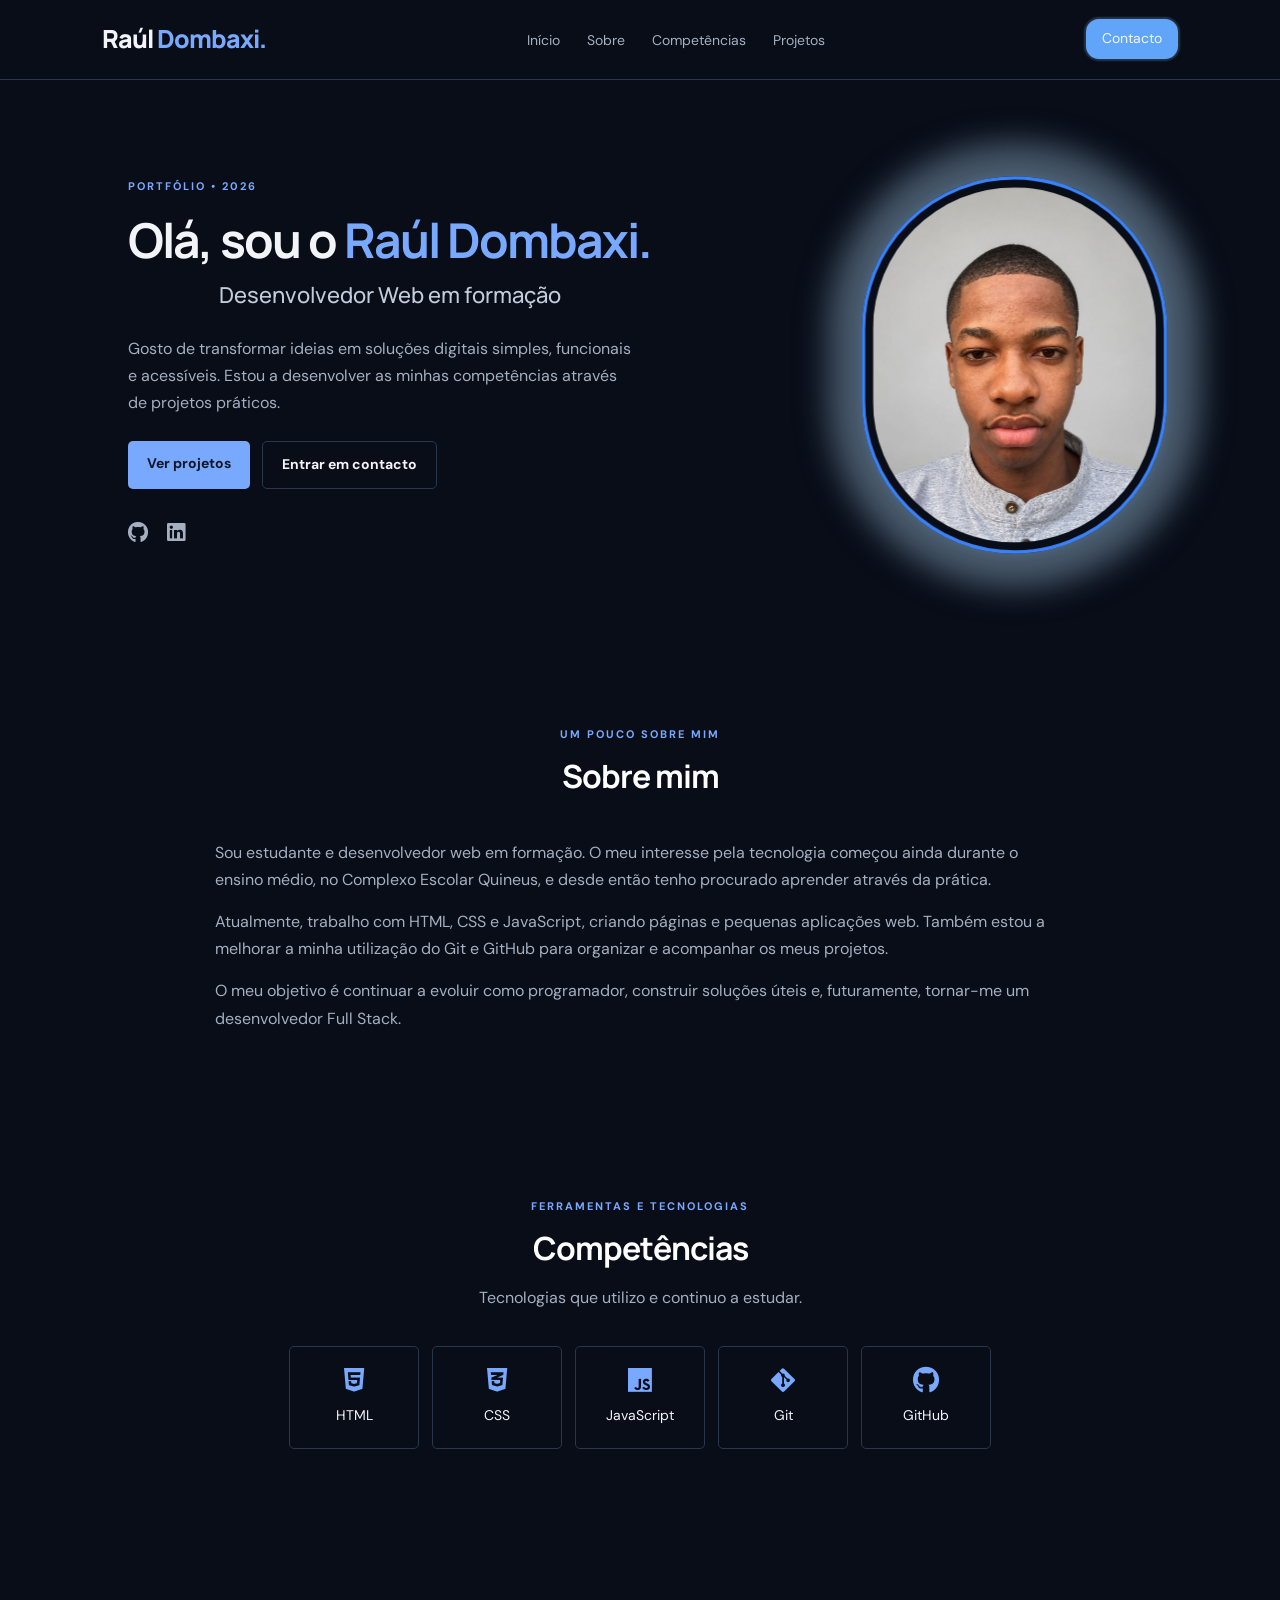
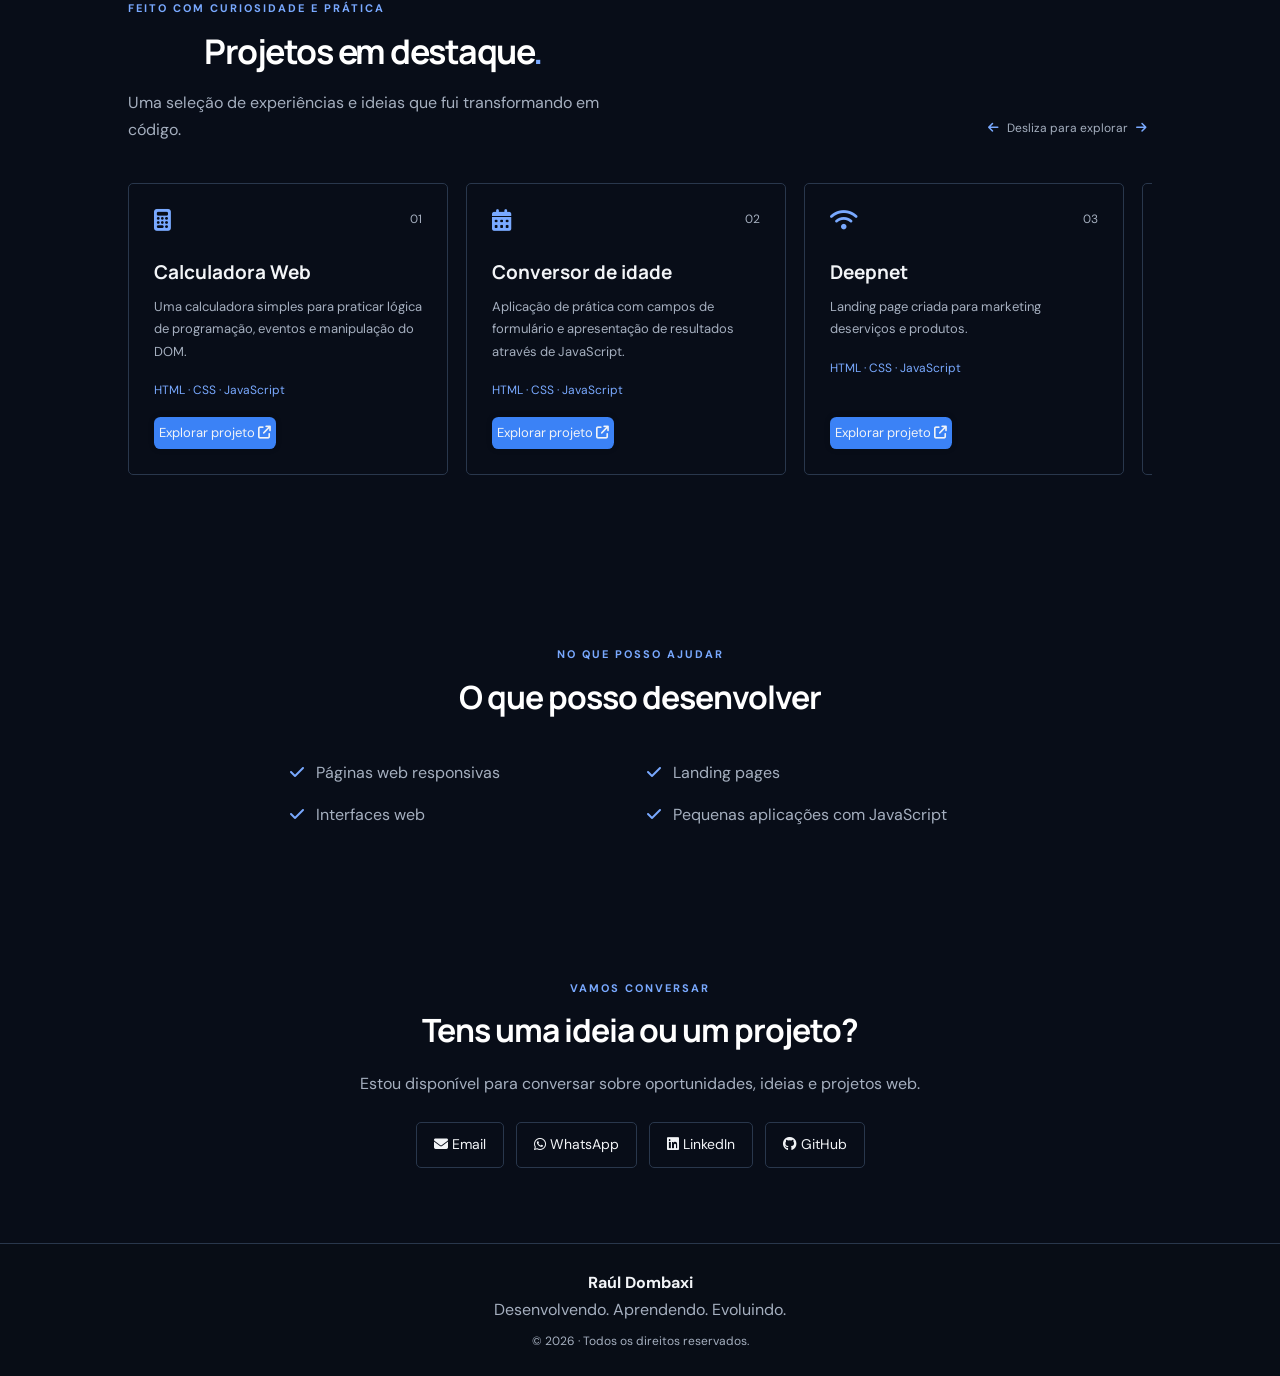
==== index.html @ d69d93d2 "Versão melhorada porfolio" ====
<!DOCTYPE html>
<html lang="pt">
<head>
  <meta charset="UTF-8">
  <meta name="viewport" content="width=device-width, initial-scale=1.0">
  <meta name="description" content="Portfólio de Raúl Dombaxi, desenvolvedor web em formação. Conheça os seus projetos e competências.">
  <title>Raúl Dombaxi | Desenvolvedor Web</title>
  <link rel="preconnect" href="https://fonts.googleapis.com">
  <link rel="preconnect" href="https://fonts.gstatic.com" crossorigin>
  <link href="https://fonts.googleapis.com/css2?family=DM+Sans:wght@400;500;600;700&family=Manrope:wght@500;600;700;800&display=swap" rel="stylesheet">
  <link rel="stylesheet" href="ferramentas/style/reset.css">
  <link rel="stylesheet" href="ferramentas/style/style.css">
  <link rel="stylesheet" href="https://cdnjs.cloudflare.com/ajax/libs/font-awesome/6.7.2/css/all.min.css">
</head>
<body>
  <header class="header">
    <a class="logo" href="#inicio">Raúl <span>Dombaxi.</span></a>
    <nav aria-label="Navegação principal">
      <ul>
        <li><a href="#inicio" class="mover">Início</a></li>
        <li><a href="#sobre">Sobre</a></li>
        <li><a href="#skills">Competências</a></li>
        <li><a href="#projectos">Projetos</a></li>
        
      </ul>
    </nav>
    <a href="#contacto" arial-label="botão de contacto">Contacto</a>
  </header>

  <main>
    <section class="inicio" id="inicio">
      <div class="inicio-texto">
        <p class="etiqueta">PORTFÓLIO • 2026</p>
        <h1>Olá, sou o <span>Raúl Dombaxi.</span></h1>
        <h2>Desenvolvedor Web em formação</h2>
        <p class="resumo">Gosto de transformar ideias em soluções digitais simples, funcionais e acessíveis. Estou a desenvolver as minhas competências através de projetos práticos.</p>
        <div class="botoes">
          <a class="botao principal" href="#projectos">Ver projetos</a>
          <a class="botao secundario" href="#contacto">Entrar em contacto</a>
        </div>

        <div class="redes">
          <a href="https://github.com/raulndombaxi19-commits" target="_blank" rel="noopener noreferrer" aria-label="GitHub"><i class="fa-brands fa-github"></i></a>
          <a href="https://www.linkedin.com/in/raul-dombaxi-a21a14431" target="_blank" rel="noopener noreferrer" aria-label="LinkedIn"><i class="fa-brands fa-linkedin"></i></a>
        </div>

      </div>
      
      <div class="inicio-imagem">
        <img src="img/image.png" alt="Fotografia de Raúl Dombaxi">
      </div>
    </section>

    <section class="secao sobre" id="sobre">
      <div class="titulo-secao">
        <p class="etiqueta">UM POUCO SOBRE MIM</p>
        <h2>Sobre mim</h2>
      </div>
      <div class="sobre-conteudo">
        <p>Sou estudante e desenvolvedor web em formação. O meu interesse pela tecnologia começou ainda durante o ensino médio, no Complexo Escolar Quineus, e desde então tenho procurado aprender através da prática.</p>
        <p>Atualmente, trabalho com HTML, CSS e JavaScript, criando páginas e pequenas aplicações web. Também estou a melhorar a minha utilização do Git e GitHub para organizar e acompanhar os meus projetos.</p>
        <p>O meu objetivo é continuar a evoluir como programador, construir soluções úteis e, futuramente, tornar-me um desenvolvedor Full Stack.</p>
      </div>
    </section>

    <section class="secao" id="skills">
      <div class="titulo-secao">
        <p class="etiqueta">FERRAMENTAS E TECNOLOGIAS</p>
        <h2>Competências</h2>
        <p class="subtexto">Tecnologias que utilizo e continuo a estudar.</p>
      </div>
      <div class="skills-lista">
        <div class="skill"><i class="fa-brands fa-html5"></i><span>HTML</span></div>
        <div class="skill"><i class="fa-brands fa-css3-alt"></i><span>CSS</span></div>
        <div class="skill"><i class="fa-brands fa-js"></i><span>JavaScript</span></div>
        <div class="skill"><i class="fa-brands fa-git-alt"></i><span>Git</span></div>
        <div class="skill"><i class="fa-brands fa-github"></i><span>GitHub</span></div>
      </div>
    </section>

    <section class="secao" id="projectos">
      <div class="titulo-secao titulo-projectos">
        <div>
          <p class="etiqueta">FEITO COM CURIOSIDADE E PRÁTICA</p>
          <h2>Projetos em destaque<span>.</span></h2>
          <p class="subtexto">Uma seleção de experiências e ideias que fui transformando em código.</p>
        </div>
        <p class="dica-scroll"><i class="fa-solid fa-arrow-left"></i> Desliza para explorar <i class="fa-solid fa-arrow-right"></i></p>
      </div>
      <div class="projetos-lista">
       
        <article class="projeto">
          <div class="projeto-topo"><i class="fa-solid fa-calculator"></i><span>01</span></div>
          <h3>Calculadora Web</h3>
          <p>Uma calculadora simples para praticar lógica de programação, eventos e manipulação do DOM.</p>
          <p class="tecnologias-projeto">HTML · CSS · JavaScript</p>
          <a href="projectos/calculadora.html">Explorar projeto <i class="fa-solid fa-arrow-up-right-from-square"></i></a>
        </article>
       
        <article class="projeto">
          <div class="projeto-topo"><i class="fa-solid fa-calendar-days"></i><span>02</span></div>
          <h3>Conversor de idade</h3>
          <p>Aplicação de prática com campos de formulário e apresentação de resultados através de JavaScript.</p>
          <p class="tecnologias-projeto">HTML · CSS · JavaScript</p>
          <a href="#">Explorar projeto <i class="fa-solid fa-arrow-up-right-from-square"></i></a>
        </article>
        
        <article class="projeto">
          <div class="projeto-topo"><i class="fa-solid fa-wifi"></i><span>03</span></div>
          <h3>Deepnet</h3>
          <p>Landing page criada para marketing deserviços e produtos.</p>
          <p class="tecnologias-projeto">HTML · CSS · JavaScript</p>
          <a href="https://deepnet-fibra.netlify.app">Explorar projeto <i class="fa-solid fa-arrow-up-right-from-square"></i></a>
        </article>
       
        <article class="projeto">
          <div class="projeto-topo"><i class="fa-solid fa-school"></i><span>04</span></div>
          <h3>IMPPQ</h3>
          <p>Portal online Website desenvolvido para apresentar informações, cursos e serviços de uma instituição de ensino.</p>
          <p class="tecnologias-projeto">HTML · CSS · JavaScript</p>
          <a href="projectos/QUINEUS_PROJECT/Projecto/Home.html">Explorar projeto <i class="fa-solid fa-arrow-up-right-from-square"></i></a>
        </article>

       <article class="projeto">
    <div class="projeto-topo">
        <i class="fa-solid fa-mug-hot"></i>
        <span>05</span>
    </div>

    <h3>Cafetária Horizonte</h3>
    <p>Website moderno desenvolvido para apresentar os produtos, serviços e a identidade da Cafetária Horizonte.</p>
    <p class="tecnologias-projeto">HTML · CSS · JavaScript</p>
    <a href="https://cafetaria-horizonte.netlify.app/">
        Explorar projeto <i class="fa-solid fa-arrow-up-right-from-square"></i>
    </a>
</article>

<article class="projeto">
    <div class="projeto-topo">
        <i class="fa-brands fa-apple"></i>
        <span>06</span>
    </div>

    <h3>Apple Clone</h3>
    <p>Projeto criado para praticar desenvolvimento front-end através da recriação da interface de um site moderno.</p>
    <p class="tecnologias-projeto">HTML · CSS · JavaScript</p>
    <a href="projectos/site-apple-clone/index.html">
        Explorar projeto <i class="fa-solid fa-arrow-up-right-from-square"></i>
    </a>
</article>
      
      
      </div>
    </section>

    <section class="secao servicos">
      <div class="titulo-secao">
        <p class="etiqueta">NO QUE POSSO AJUDAR</p>
        <h2>O que posso desenvolver</h2>
      </div>
      <ul>
        <li><i class="fa-solid fa-check"></i> Páginas web responsivas</li>
        <li><i class="fa-solid fa-check"></i> Landing pages</li>
        <li><i class="fa-solid fa-check"></i> Interfaces web</li>
        <li><i class="fa-solid fa-check"></i> Pequenas aplicações com JavaScript</li>
      </ul>
    </section>

    <section class="contacto" id="contacto">
      <p class="etiqueta">VAMOS CONVERSAR</p>
      <h2>Tens uma ideia ou um projeto?</h2>
      <p>Estou disponível para conversar sobre oportunidades, ideias e projetos web.</p>
      
      <div class="contactos-lista">
      
        <a href="mailto:raulndombaxi19@gmail.com"><i class="fa-solid fa-envelope"></i> Email</a>
      
        <a href="https://wa.me/244942252523" target="_blank" rel="noopener noreferrer"><i class="fa-brands fa-whatsapp"></i> WhatsApp</a>
      
        <a href="https://www.linkedin.com/in/raul-dombaxi-a21a14431" target="_blank" rel="noopener noreferrer"><i class="fa-brands fa-linkedin"></i> LinkedIn</a>
       
        <a href="https://github.com/Raúl-Dombaxi16" target="_blank" rel="noopener noreferrer"><i class="fa-brands fa-github"></i> GitHub</a>
      
      </div>
    </section>
  </main>

  <footer>
    <p><strong>Raúl Dombaxi</strong></p>
    <p>Desenvolvendo. Aprendendo. Evoluindo.</p>
    <p class="copyright">© 2026 · Todos os direitos reservados.</p>
  </footer>
</body>
</html>
---- ferramentas/style/style.css ----
/* BASE */
:root {
  /* --superficie: #141f31; */
  --superficie:#0B0F19;
  --texto: #f2f4f7;
  --texto-suave: #a5afbf;
  --azul: #79a9ff;
  --borda: #29374c;
  --fundo:#080d18;
  /* --fundo_secundario:#0F1420; */
  --fundo_secundario: #080d18;
  --superficie:#080d18;
  --texto_p:#F9FAFB;
  --primary:#3B82F6;
  --hover:#60A5FA;
  --nav_a:#9ca3af;
  --sec_titulo:17px;
  --subtitulo:19px;
  --titulo:30px;
  --width: 100vw;
  --heith: 18vh;
    --fundo_c: #172033;
  --secundario_c: #080d18;
  --display_c: #0F172A;
  --numeros_c: #ffffff;
  --btnb_p_c: #E2E8F0;
  --btn_op_c: #3B82F6;

}

html {
  scroll-behavior: smooth;
  scroll-padding-top: 25px;
}

body {
  background: var(--fundo);
  color: var(--texto);
  font-family: "DM Sans", Arial, sans-serif;
  line-height: 1.7;
}

a {
  text-decoration: none;
}

h1, h2, h3, .logo {
  font-family: "Manrope", "DM Sans", sans-serif;
}

/* CABEÇALHO */
.header {
  padding: 18px 8%;
  display: flex;
  justify-content: space-between;
  align-items: center;
  border-bottom: 1px solid var(--borda);
}

.logo {
  color: var(--texto);
  font-size: 25px;
  font-weight: 800;
  letter-spacing: -1px;
}

.logo span,
.inicio h1 span,
.titulo-projectos h2 span {
  color: var(--azul);
}

.header ul {
  display: flex;
  gap: 27px;
  list-style: none;
}

.header nav a {
  color: var(--texto-suave);
  font-size: 14px;
  transition: color 0.2s;
  transition: transform 1.5s ease;
}
.header nav + a {
  background: var(--hover);
  padding:0.5rem 1rem;
  font-size: 14px;
  transition: color 0.2s;
  box-shadow: 0 0 2px 2px var(--borda);
  border-radius: 13px;
   color: var(--texto);
   transition:padding 1s linear;
}
.header nav + a:hover {
  padding:10px 12px;
  
}
.header nav a:hover {
  color: var(--texto);
}

/* APRESENTAÇÃO */
.inicio {
  min-height: 570px;
  padding: 85px 10%;
  display: flex;
  justify-content: space-between;
  align-items: center;
  gap: 55px;
}

.inicio-texto {
  max-width: 610px;
}

.etiqueta {
  color: var(--azul);
  font-size: 11px;
  font-weight: 700;
  letter-spacing: 2px;
}

.inicio h1 {
  font-size: 48px;
  line-height: 1.15;
  letter-spacing: -2px;
  margin: 16px 0 10px;
}

.inicio h2 {
  color: #c3ccda;
  font-size: 22px;
  font-weight: 500;
}

.resumo {
  max-width: 510px;
  color: var(--texto-suave);
  margin: 20px 0 25px;
}

.botoes {
  display: flex;
  flex-wrap: wrap;
  gap: 12px;
}

.botao {
  padding: 11px 19px;
  border-radius: 5px;
  font-size: 14px;
  font-weight: 700;
  transition: 0.2s;
}

.principal {
  background: var(--azul);
  color: #101827;
}

.secundario {
  border: 1px solid var(--borda);
  color: var(--texto);
}

.botao:hover {
  transform: translateY(-2px);
}

.redes {
  display: flex;
  gap: 19px;
  margin-top: 27px;
}

.redes a {
  color: var(--texto-suave);
  font-size: 21px;
}

.redes a:hover {
  color: var(--azul);
}

/* animação para imagem */
@keyframes moverFoto {
  from {
    transform: scale(1);
    padding: 5px;
    outline-color: #0A2540;
    box-shadow: 0px 10px 20px rgba(0, 0, 0, 0.3);

  }
  to {
    transform: scale(1.11); /* 15% maior, não 15px */
    padding: 7px;
     outline-color: #1A4D8F;
     box-shadow: 0px 0px 30px 30px rgba(139, 169, 196, 0.5), 0px 0px 10px rgba(80, 118, 155, 0.3);
  }
}.inicio-imagem {
  width: 275px;
  height: 340px;
  flex-shrink: 0;
  position: relative;
  border-radius: 9.5rem;
  border: 3.5px solid var(--btn_op_c);
  padding: 0.5rem;
  animation: moverFoto 2s ease-in-out 1s infinite alternate both;
}


.inicio-imagem img {
  position: relative;
  width: 100%;
  height: 100%;
  object-fit: cover;
  border-radius: 9.5rem;
}

/* ESTRUTURA DAS SECÇÕES */
.secao {
  padding: 75px 10%;
}

.titulo-secao {
  text-align: center;
  margin-bottom: 35px;
}

.titulo-secao h2,
.contacto h2 {
  font-size: 32px;
  letter-spacing: -1px;
  margin-top: 6px;
}

.subtexto {
  color: var(--texto-suave);
  margin-top: 8px;
}

/* SOBRE */
.sobre {
  background: var(--superficie);
}

.sobre-conteudo {
  max-width: 850px;
  margin: auto;
}

.sobre-conteudo p {
  color: var(--texto-suave);
  margin-bottom: 15px;
}

/* COMPETÊNCIAS */
.skills-lista {
  display: flex;
  justify-content: center;
  flex-wrap: wrap;
  gap: 13px;
}

.skill {
  width: 130px;
  padding: 20px 12px;
  border: 1px solid var(--borda);
  border-radius: 5px;
  text-align: center;
}

.skill i {
  display: block;
  color: var(--azul);
  font-size: 27px;
  margin-bottom: 7px;
}

.skill span {
  font-size: 14px;
}

/* PROJECTOS COM SCROLL HORIZONTAL */
.titulo-projectos {
  display: flex;
  justify-content: space-between;
  align-items: end;
  gap: 25px;
  text-align: left;
}

.titulo-projectos h2 {
  font-size: 34px;
  letter-spacing: -1.5px;
  margin-top: 5px;
}

.titulo-projectos .subtexto {
  max-width: 490px;
}

.dica-scroll {
  color: var(--texto-suave);
  font-size: 12px;
  white-space: nowrap;
  padding-bottom: 5px;
}

.dica-scroll i {
  color: var(--azul);
  margin: 0 5px;
}

.projetos-lista {
  display: flex;
  gap: 18px;
  overflow-x: auto;
  padding: 5px 2px 20px;
  scroll-snap-type: x mandatory;
  scrollbar-width: thin;
  scrollbar-color: var(--azul) var(--superficie);
}

.projeto {
  flex: 0 0 320px;
  min-height: 270px;
  padding: 25px;
  background: var(--superficie);
  border: 1px solid var(--borda);
  border-radius: 5px;
  scroll-snap-align: start;
  display: flex;
  flex-direction: column;
  align-items: flex-start;
  transition:all 1s ease;
}

.projeto:hover {
  border-color: #607fae;
  transform: translateY(-5px) translateX(5px);
  
}

.projeto-topo {
  width: 100%;
  display: flex;
  justify-content: space-between;
  color: var(--azul);
  font-size: 22px;
  margin-bottom: 25px;
}

.projeto-topo span {
  color: var(--texto-suave);
  font-size: 12px;
}

.projeto h3 {
  font-size: 19px;
  margin-bottom: 8px;
}

.projeto p {
  color: var(--texto-suave);
  font-size: 13px;
}

.projeto .tecnologias-projeto {
  color: var(--azul);
  font-size: 12px;
  margin: 17px 0;
}

.projeto a {
  color: var(--texto);
  font-size: 13px;
  margin-top: auto;
  padding:5px;
  background: var(--btn_op_c);
  box-shadow: 0 0 4px 2px rgba(0,0, 0, 0.1);
  border-radius: 0.4rem;

}

/* SERVIÇOS */
.servicos {
  background: var(--superficie);
}

.servicos ul {
  max-width: 700px;
  margin: auto;
  list-style: none;
  display: flex;
  flex-wrap: wrap;
  gap: 15px;
}

.servicos li {
  width: calc(50% - 8px);
  color: var(--texto-suave);
}

.servicos li i {
  color: var(--azul);
  margin-right: 8px;
}

/* CONTACTO */
.contacto {
  padding: 75px 10%;
  text-align: center;
}

.contacto > p:not(.etiqueta) {
  color: var(--texto-suave);
  margin: 12px 0 25px;
}

.contactos-lista {
  display: flex;
  justify-content: center;
  flex-wrap: wrap;
  gap: 12px;
}

.contactos-lista a {
  padding: 10px 17px;
  color: var(--texto);
  border: 1px solid var(--borda);
  border-radius: 5px;
  font-size: 14px;
  transition:all ease 1s;
}

.contactos-lista a:hover {
  border-color: var(--azul);
  background: var(--btn_op_c);
  transform: translateX(1px) translateY(-6px);

}

/* RODAPÉ */
footer {
  padding: 25px 10%;
  text-align: center;
  background: #080d16;
  border-top: 1px solid var(--borda);
  color: var(--texto-suave);
}

footer strong {
  color: var(--texto);
}

.copyright {
  margin-top: 8px;
  font-size: 12px;
}

/* TABLETS E TELEMÓVEIS */
@media (max-width: 800px) {
  .header {
    flex-direction: column;
    gap: 13px;
  }

  .header ul {
    justify-content: center;
    flex-wrap: wrap;
    gap: 10px 20px;
  }

  .inicio {
    flex-direction: column-reverse;
    text-align: center;
    padding: 55px 7%;
  }

  .inicio-imagem {
    width: 220px;
    height: 270px;
  }

  .botoes,
  .redes {
    justify-content: center;
  }

  .titulo-projectos {
    display: block;
  }

  .dica-scroll {
    margin-top: 15px;
  }

  .projeto {
    flex-basis: 290px;
  }
}

@media (max-width: 500px) {
  .inicio h1 {
    font-size: 35px;
  }

  .inicio h2 {
    font-size: 18px;
  }

  .secao,
  .contacto {
    padding: 50px 6%;
  }

  .titulo-secao h2,
  .contacto h2 {
    font-size: 27px;
  }

  .servicos li {
    width: 100%;
  }

  .skill {
    width: 105px;
  }
}
/* calculadora */
 
.calculator{
  background: var(--fundo_c);
  min-height: 100vh;
  width: 100%;
  display: flex;
  flex-direction: column;
  align-items: center;
  padding: 30px 15px;
  margin: 0;
  box-sizing: border-box;
}
.art {
  display: flex;
  flex-direction: column;
  justify-content: center;
  align-items: center;
  padding: 10px;
  border-radius: 14px;
  border: 1px solid var(--btn_op_c);
  width: 90%;
  max-width: 420px;
  background: var(--secundario_c);
  box-sizing: border-box;
  min-height: 40vh;
}

.art .display {
  width: 100%;
  color: white;
  padding: 9px;
  min-height: 60px;
  background: var(--display_c);
  margin: 5px 0;
  text-align: right;
  font-size: 35px;
  font-weight: bold;
  box-sizing: border-box;
  overflow: hidden;
}

.controles {
  display: grid;
  grid-template-rows: repeat(5, 1fr);
  grid-template-columns: repeat(4, 1fr);
  width: 100%;
  gap: 8px;
  box-sizing: border-box;
}

button {
  border-radius: 10px;
  border: none;
  cursor: pointer;
  font-size: 18px;
}

.art button {
  height: 60px;
  width: 100%;
}

button[class*="operadores"] {
  color: var(--numeros_c);
  background: var(--btn_op_c);
}

.operador_el {
  background: #A78BFA;
  color: white;
}

.operador_elo {
  background: #A78BFA;
  color: white;
}

.btn {
  background: var(--btnb_p_c);
  color: #172033;
}

.igual {
  background: #22C55E;
  color: white;
}

h2 {
  font-size: 26px;
  color: white;
  text-align: center;
}
.art button:hover {
  transform: scale(0.96);
}
@media (max-width: 500px) {
  body {
    padding: 20px 10px;
  }
  .art {
    width: 100%;
    padding: 8px;
  }
  .art .display {
    font-size: 28px;
    min-height: 55px;
  }
  .art button {
    height: 55px;
  }
  .controles {
    gap: 6px;
  }
}
@media (max-width: 350px) {
  h2 {
    font-size: 22px;
  }
  .art button {
    height: 50px;
    font-size: 16px;
  }
  .art .display {
    font-size: 24px;
  }
}
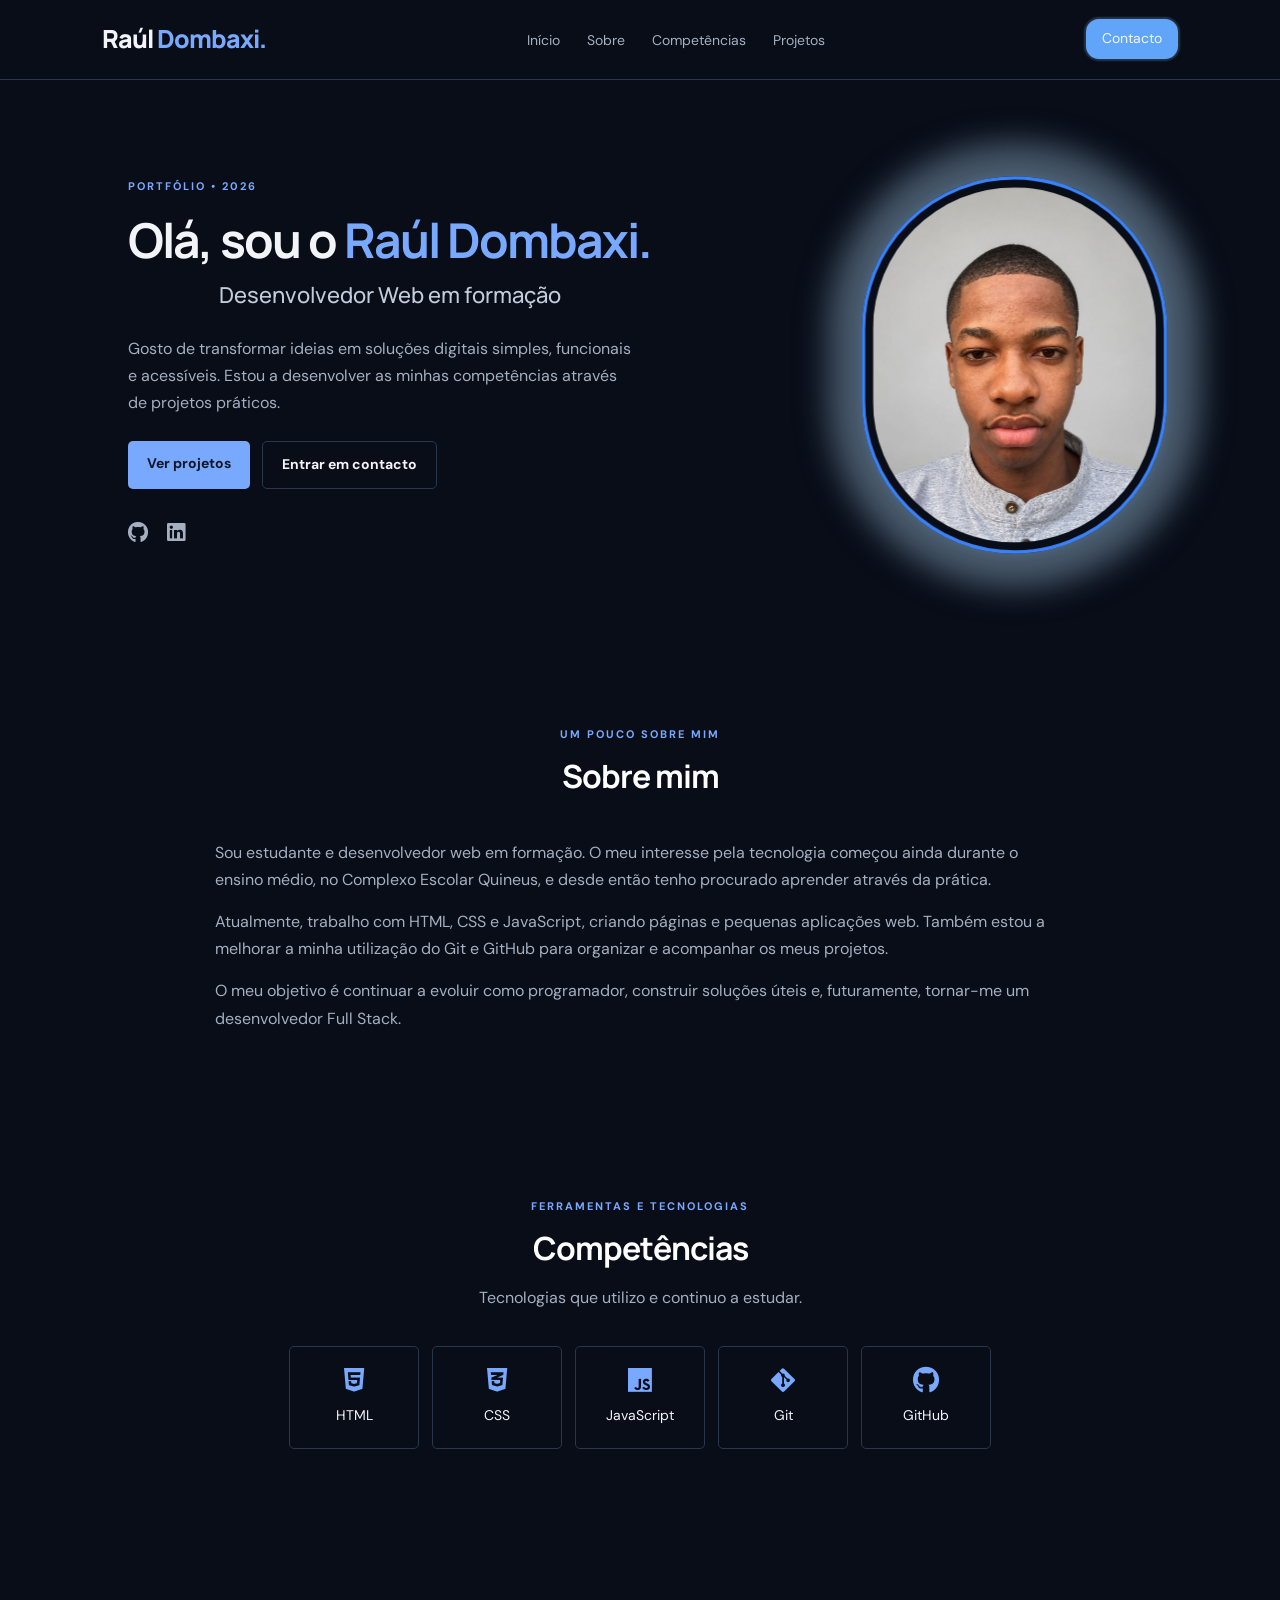
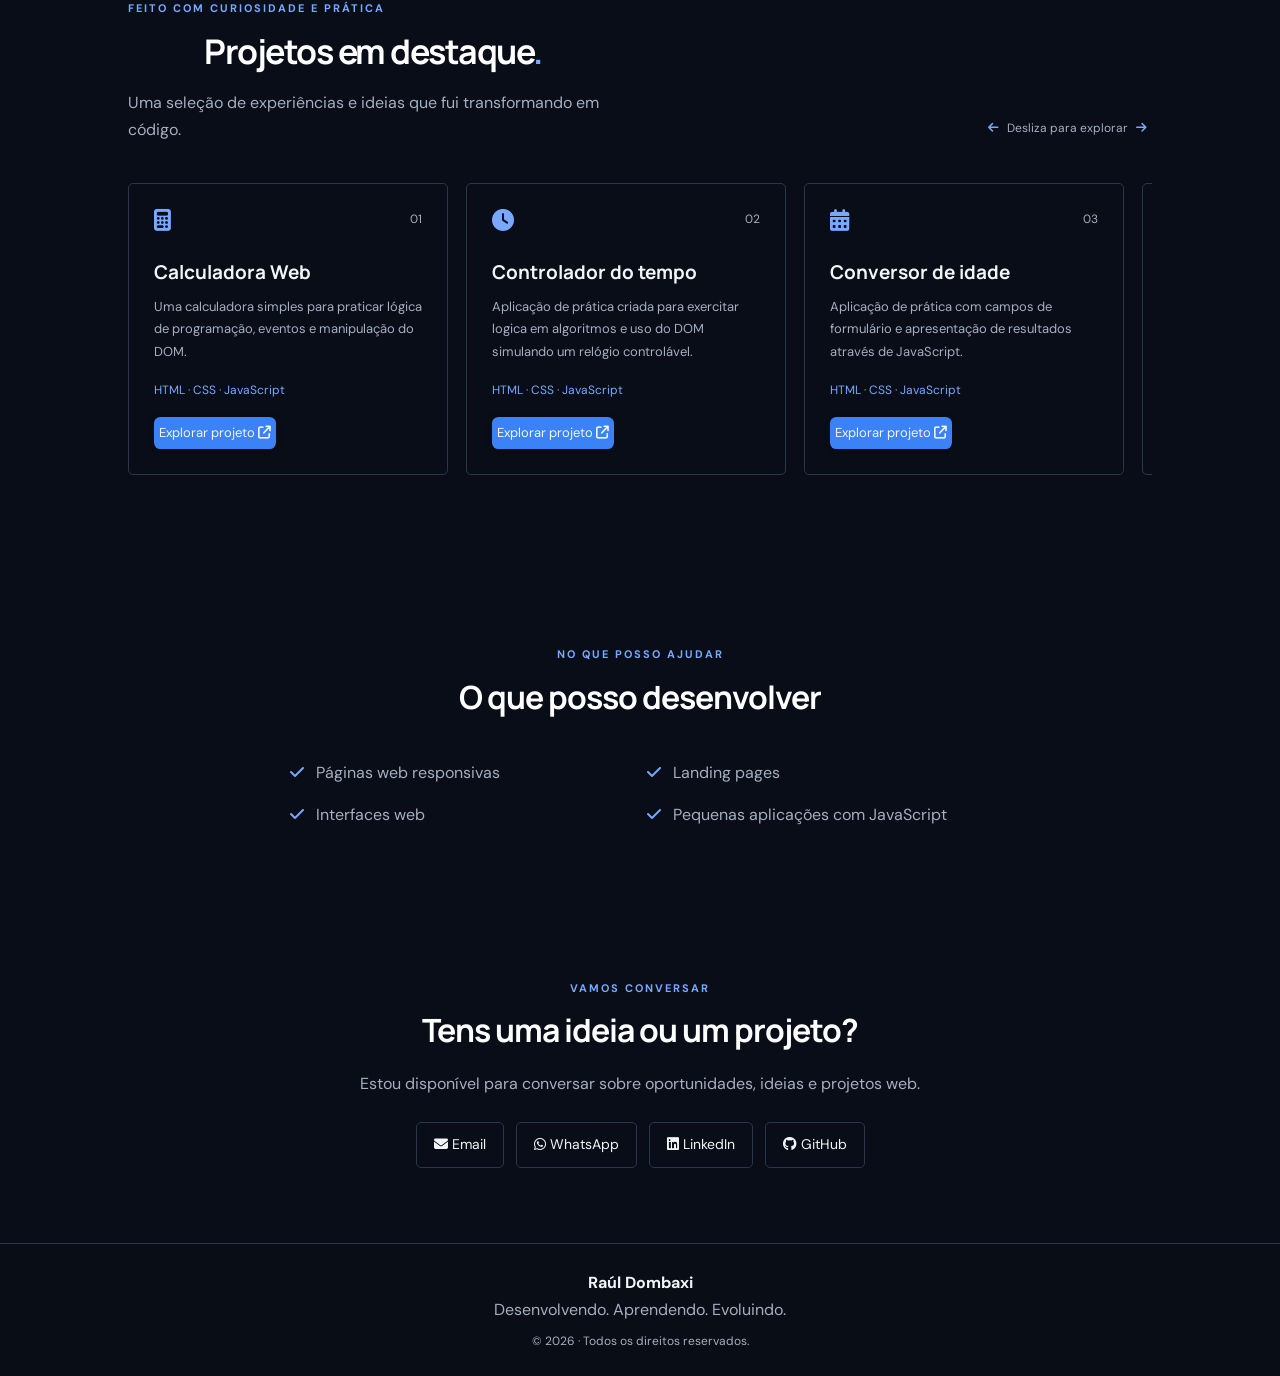
==== commit d39e940a: "Adicionei um novo projecto o relogio controlavel, linkei na miha pagina inicial e alterei o Readme" ====
--- a/index.html
+++ b/index.html
@@ -4,7 +4,30 @@
   <meta charset="UTF-8">
   <meta name="viewport" content="width=device-width, initial-scale=1.0">
   <meta name="description" content="Portfólio de Raúl Dombaxi, desenvolvedor web em formação. Conheça os seus projetos e competências.">
+  <meta name="robots" content="index,follow">
+  <link rel="cannonical" href="https://raul-lac.vercel.app">
+
+
+    <!--  FIM SEO -->
+
+    <!-- INICIO OPEN GRAFICS -->
+     <meta property="og:title"
+content="Raúl Dombaxi | Desenvolvedor Web">
+
+<meta property="og:description"
+content="Portfólio de Raúl Dombaxi. Conheça os meus projetos e a minha jornada no desenvolvimento web.">
+<meta property="og:image"
+content="../img/image.png">
+<meta property="og:url"
+content="https://raul-lac.vercel.app">
+<meta property="og:type" content="website">
+<meta property="og:site_name" content="Raúl Dombaxi">
+<meta property="og:locale" content="pt_AO">
+
+    <!-- FIM OPEN GRAFICS -->
+
   <title>Raúl Dombaxi | Desenvolvedor Web</title>
+  <link rel="icon" sizes="180x180" href="/apple-touch-icon.png">
   <link rel="preconnect" href="https://fonts.googleapis.com">
   <link rel="preconnect" href="https://fonts.gstatic.com" crossorigin>
   <link href="https://fonts.googleapis.com/css2?family=DM+Sans:wght@400;500;600;700&family=Manrope:wght@500;600;700;800&display=swap" rel="stylesheet">
@@ -13,6 +36,8 @@
   <link rel="stylesheet" href="https://cdnjs.cloudflare.com/ajax/libs/font-awesome/6.7.2/css/all.min.css">
 </head>
 <body>
+
+  
   <header class="header">
     <a class="logo" href="#inicio">Raúl <span>Dombaxi.</span></a>
     <nav aria-label="Navegação principal">
@@ -30,7 +55,7 @@
   <main>
     <section class="inicio" id="inicio">
       <div class="inicio-texto">
-        <p class="etiqueta">PORTFÓLIO • 2026</p>
+        <p class="etiqueta">PORTFÓLIO • <span class="date-portofolio"></span></p>
         <h1>Olá, sou o <span>Raúl Dombaxi.</span></h1>
         <h2>Desenvolvedor Web em formação</h2>
         <p class="resumo">Gosto de transformar ideias em soluções digitais simples, funcionais e acessíveis. Estou a desenvolver as minhas competências através de projetos práticos.</p>
@@ -96,9 +121,18 @@
           <p class="tecnologias-projeto">HTML · CSS · JavaScript</p>
           <a href="projectos/calculadora.html">Explorar projeto <i class="fa-solid fa-arrow-up-right-from-square"></i></a>
         </article>
-       
-        <article class="projeto">
-          <div class="projeto-topo"><i class="fa-solid fa-calendar-days"></i><span>02</span></div>
+
+        <article class="projeto">
+          <div class="projeto-topo"><i class="fa-solid fa-clock"></i><span>02</span></div>
+          <h3>Controlador do tempo</h3>
+          <p>Aplicação de prática criada para exercitar logica em algoritmos e uso do DOM simulando um relógio controlável.</p>
+          <p class="tecnologias-projeto">HTML · CSS · JavaScript</p>
+          <a href="projectos/relogio.html">Explorar projeto <i class="fa-solid fa-arrow-up-right-from-square"></i></a>
+        </article>
+        
+       
+        <article class="projeto">
+          <div class="projeto-topo"><i class="fa-solid fa-calendar-days"></i><span>03</span></div>
           <h3>Conversor de idade</h3>
           <p>Aplicação de prática com campos de formulário e apresentação de resultados através de JavaScript.</p>
           <p class="tecnologias-projeto">HTML · CSS · JavaScript</p>
@@ -188,7 +222,8 @@
   <footer>
     <p><strong>Raúl Dombaxi</strong></p>
     <p>Desenvolvendo. Aprendendo. Evoluindo.</p>
-    <p class="copyright">© 2026 · Todos os direitos reservados.</p>
+    <p class="copyright">© <span class="date-portofolio"></span> · Todos os direitos reservados.</p>
   </footer>
+  <script src="ferramentas/Js/script.js" ></script>
 </body>
 </html>
--- a/ferramentas/style/style.css
+++ b/ferramentas/style/style.css
@@ -193,7 +193,7 @@
 
   }
   to {
-    transform: scale(1.11); /* 15% maior, não 15px */
+    transform: scale(1.11); /* 15% maior, não 15px */ 
     padding: 7px;
      outline-color: #1A4D8F;
      box-shadow: 0px 0px 30px 30px rgba(139, 169, 196, 0.5), 0px 0px 10px rgba(80, 118, 155, 0.3);
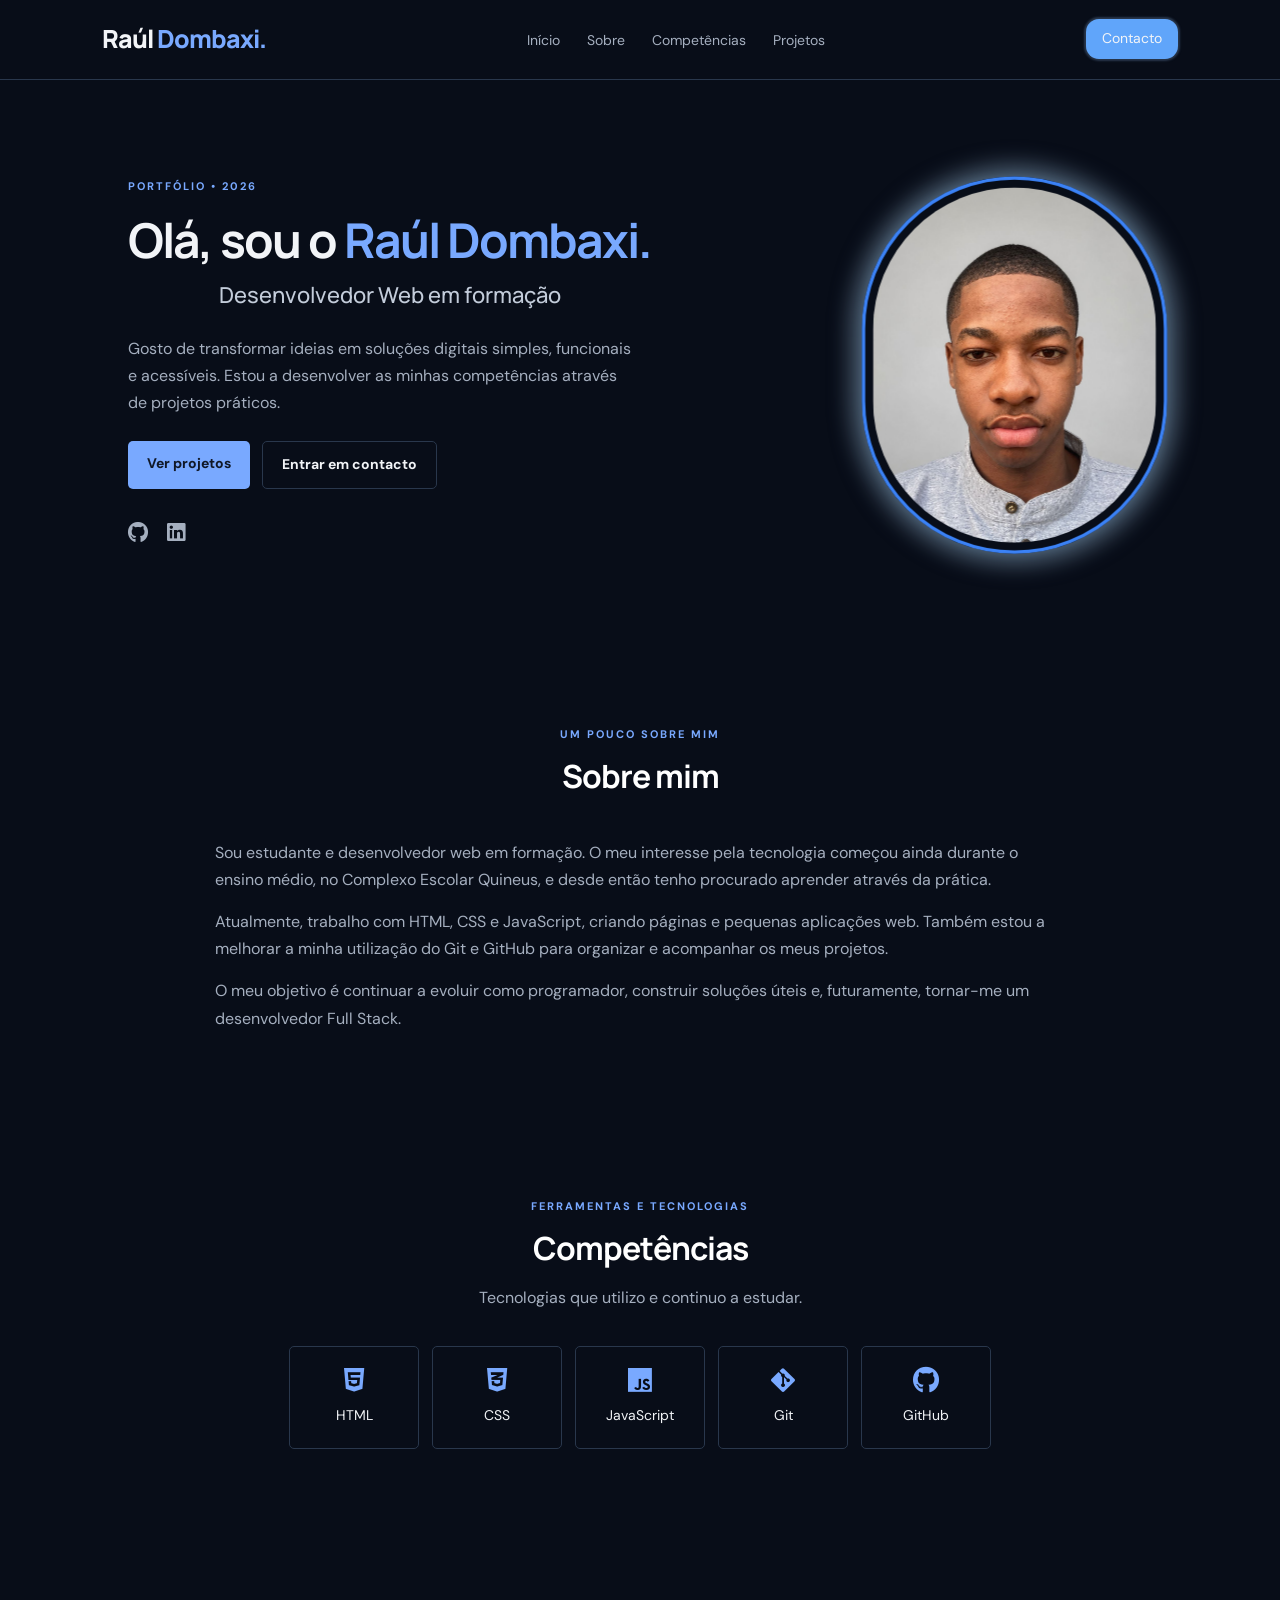
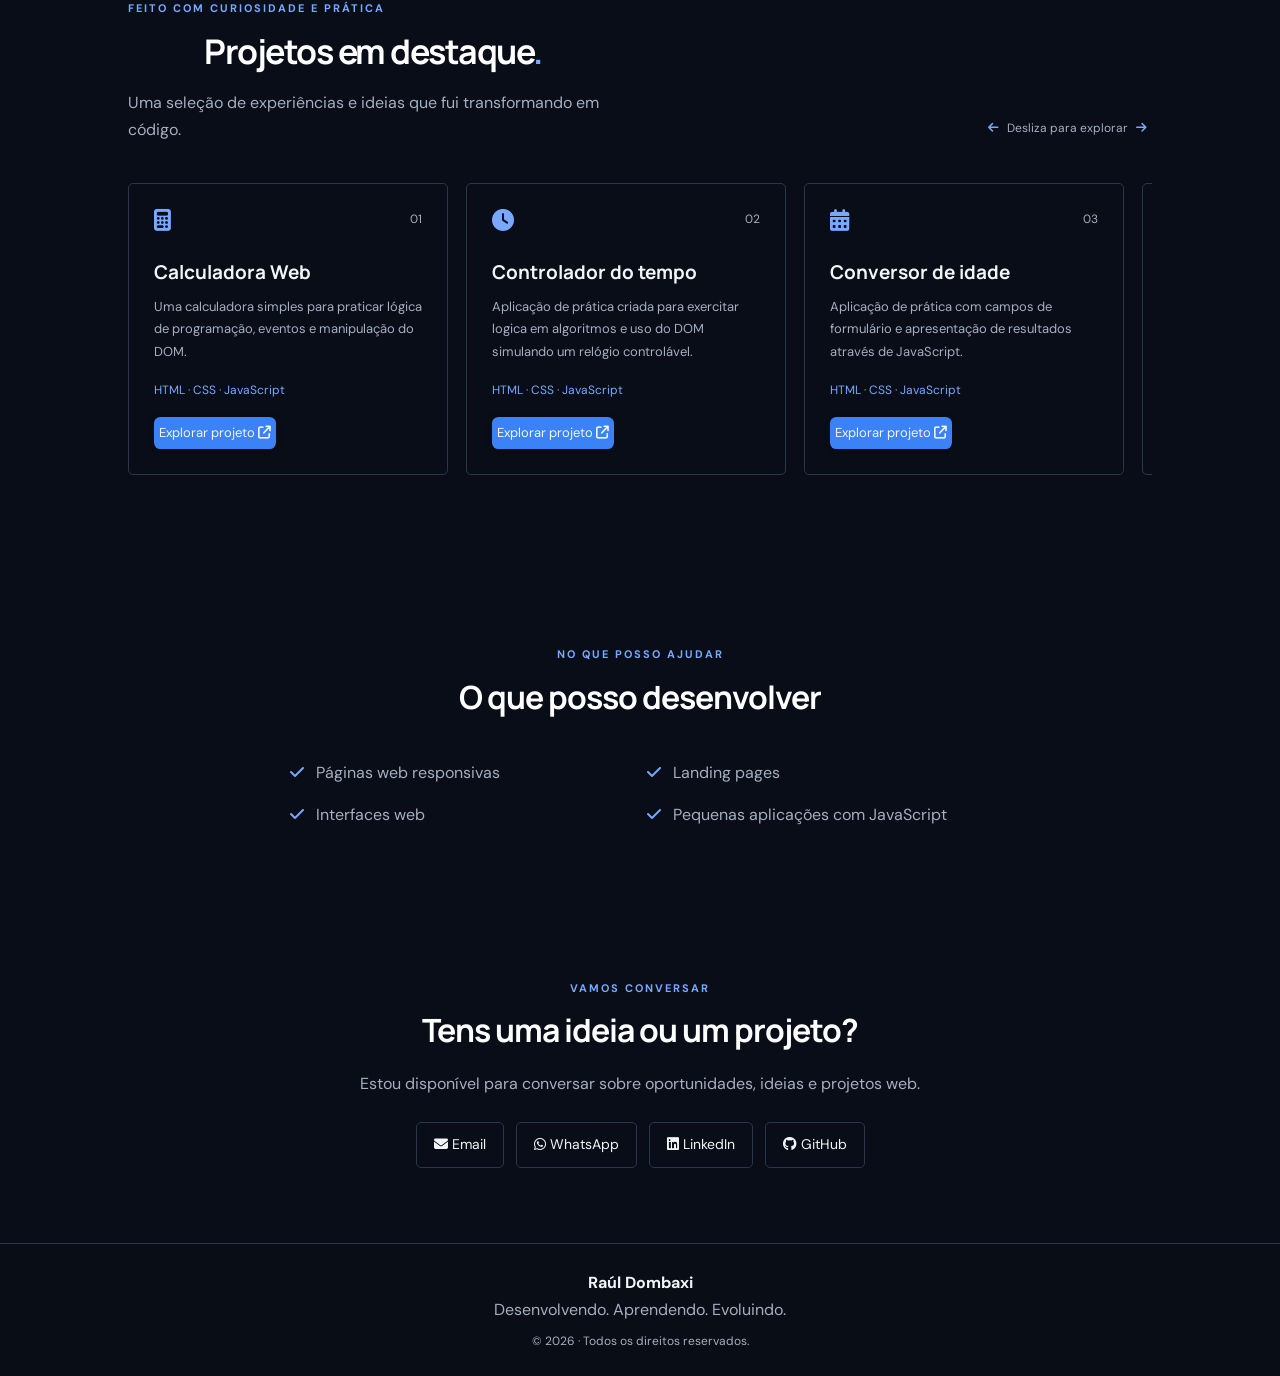
==== commit 38182310: "Redirecionei o endereçco de url" ====
--- a/index.html
+++ b/index.html
@@ -19,7 +19,7 @@
 <meta property="og:image"
 content="../img/image.png">
 <meta property="og:url"
-content="https://raul-lac.vercel.app">
+content="https://raul-dombaxi.vercel.app">
 <meta property="og:type" content="website">
 <meta property="og:site_name" content="Raúl Dombaxi">
 <meta property="og:locale" content="pt_AO">
@@ -140,7 +140,7 @@
         </article>
         
         <article class="projeto">
-          <div class="projeto-topo"><i class="fa-solid fa-wifi"></i><span>03</span></div>
+          <div class="projeto-topo"><i class="fa-solid fa-wifi"></i><span>04</span></div>
           <h3>Deepnet</h3>
           <p>Landing page criada para marketing deserviços e produtos.</p>
           <p class="tecnologias-projeto">HTML · CSS · JavaScript</p>
@@ -148,7 +148,7 @@
         </article>
        
         <article class="projeto">
-          <div class="projeto-topo"><i class="fa-solid fa-school"></i><span>04</span></div>
+          <div class="projeto-topo"><i class="fa-solid fa-school"></i><span>05</span></div>
           <h3>IMPPQ</h3>
           <p>Portal online Website desenvolvido para apresentar informações, cursos e serviços de uma instituição de ensino.</p>
           <p class="tecnologias-projeto">HTML · CSS · JavaScript</p>
@@ -158,7 +158,7 @@
        <article class="projeto">
     <div class="projeto-topo">
         <i class="fa-solid fa-mug-hot"></i>
-        <span>05</span>
+        <span>06</span>
     </div>
 
     <h3>Cafetária Horizonte</h3>
@@ -172,7 +172,7 @@
 <article class="projeto">
     <div class="projeto-topo">
         <i class="fa-brands fa-apple"></i>
-        <span>06</span>
+        <span>07</span>
     </div>
 
     <h3>Apple Clone</h3>
--- a/ferramentas/style/style.css
+++ b/ferramentas/style/style.css
@@ -196,7 +196,7 @@
     transform: scale(1.11); /* 15% maior, não 15px */ 
     padding: 7px;
      outline-color: #1A4D8F;
-     box-shadow: 0px 0px 30px 30px rgba(139, 169, 196, 0.5), 0px 0px 10px rgba(80, 118, 155, 0.3);
+     box-shadow: 0px 0px 20px 10px rgba(139, 169, 196, 0.5), 0px 0px 10px rgba(80, 118, 155, 0.3);
   }
 }.inicio-imagem {
   width: 275px;
